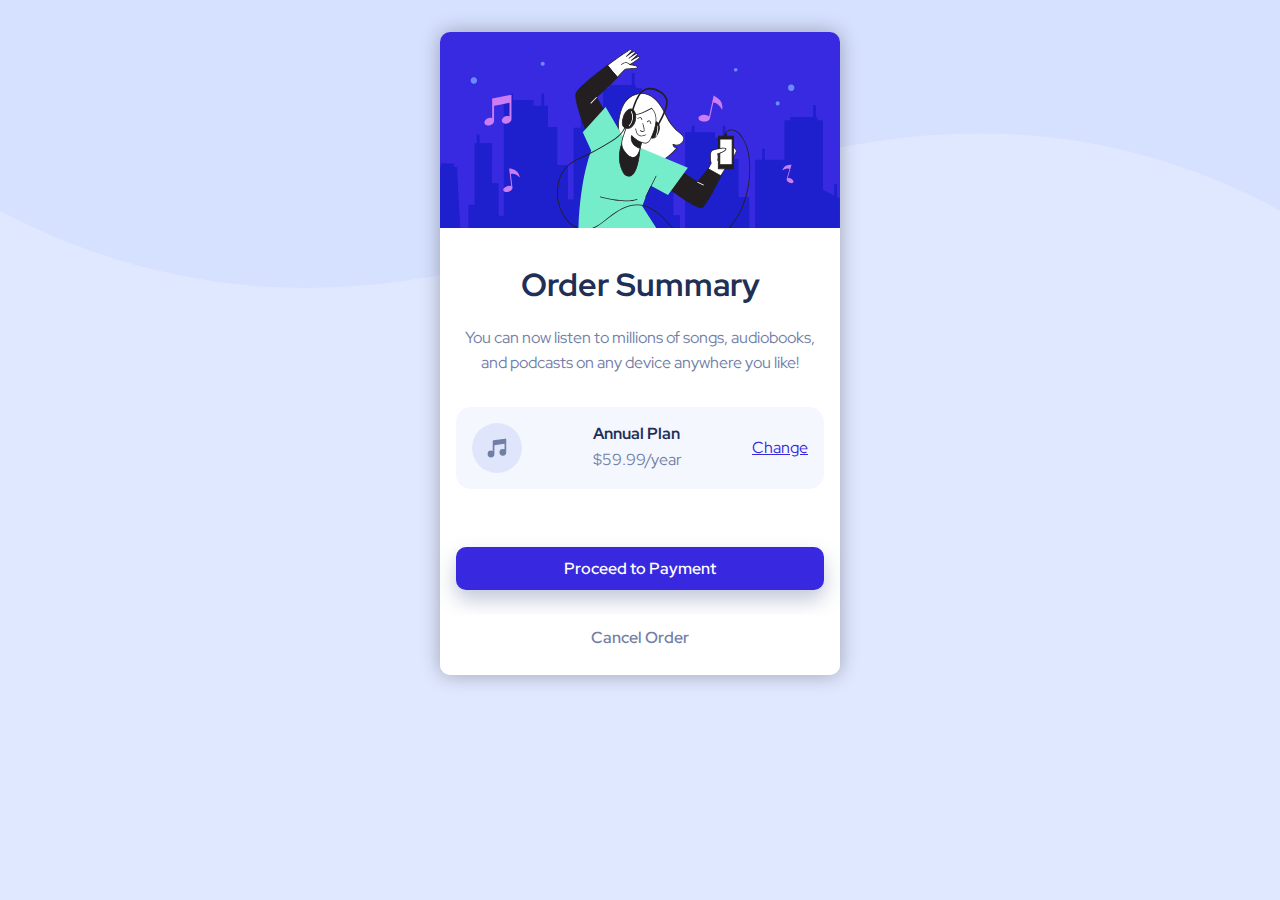
==== index.html @ e44703f4 "Initial Commit" ====
<!DOCTYPE html>
<html lang="en">

<head>
  <meta charset="UTF-8">
  <meta name="viewport" content="width=device-width, initial-scale=1.0">
  <!-- displays site properly based on user's device -->

  <link rel="icon" type="image/png" sizes="32x32" href="./images/favicon-32x32.png">

  <title>Frontend Mentor | Order summary card</title>

  <!-- Feel free to remove these styles or customise in your own stylesheet 👍 -->
  <style>
    @import url('https://fonts.googleapis.com/css2?family=Red+Hat+Display:wght@500;700;900&display=swap');
    /*
- Very pale blue: hsl(225, 100%, 98%)
- Desaturated blue: hsl(224, 23%, 55%)
- Dark blue: hsl(223, 47%, 23%)
- Pale blue: hsl(225, 100%, 94%)
- Bright blue: hsl(245, 75%, 52%)
    */
    *{
      box-sizing: border-box;
      margin: 0;
      padding: 0;
      font-family: 'Red Hat Display', sans-serif;
    }
    body{
      background-color: hsl(225, 100%, 94%);

      
    }
    img{
      width: 100%;
      border-radius: 10px 10px 0 0;
    }
    main{
      width: 80%;
      margin: auto;
      margin-top: 2em;
      border-radius: 10px;
      max-width: 400px;
      box-shadow: 0px 0px 20px  rgba(0, 0, 0, 0.296);
     
     
   
     
    }
    h1{
      color: hsl(223, 47%, 23%);
      padding: 0.6em 0;
      text-align: center;
    }
    p{
      color: hsl(224, 23%, 55%) ;
      padding-bottom: 2em;
      text-align: center;
      line-height: 25px;
    }
    section{
      background-color: white;
      padding: 1em;
    }
    .plan-all{
      display: flex;
      justify-content: space-between;
      padding: 1em;
      background-color:  hsl(225, 100%, 98%);
      border-radius: 15px;
    }
    .music-icon{
      width: 50px;
    }
    .annual-plan{
      padding-bottom: 0.3em;
      color: hsl(223, 47%, 23%);
      font-weight: 700;

    }
    .price{
      color:hsl(224, 23%, 55%) ;
    }
    .change-plan-link{
      color:hsl(245, 75%, 52%) ;
      text-decoration: underline;
      align-self: center;
    }
    .buttons{
      display: flex;
      flex-direction: column;
      border-radius: 0px 0px 10px 10px;
    }
    .pay-button{
      padding: 0.7em;
      font-size: 1rem;
      font-weight: 600;
      color: white;
      background-color: hsl(245, 75%, 52%);
      border: none;
      border-radius: 10px;
      margin-top: 1.6em;
      box-shadow: 0px 10px 20px   hsla(224, 23%, 55%, 0.43);
    }
    .cancel-button{
      padding: 0.7em;
      font-size: 1rem;
      font-weight: 600;
      border: none;
      border-radius: 10px;
      background-color: white;
      color:hsl(224, 23%, 55%);
      margin-top: 1.6em;
    }
    @media(min-width:900px){
      body{
       background-position: 0 -100px;
        background-image: url(./images/pattern-background-desktop.svg);
        background-repeat: no-repeat;
        background-size: 100%;
      }
    }

  </style>
  
</head>

<body>
  <main>
    <img src="./images/illustration-hero.svg" alt="" style="display: block;">
    <section class="content">
 
      <h1> Order Summary</h1>

      <p>
        You can now listen to millions of songs, audiobooks, and podcasts on any
        device anywhere you like!
      </p>
      <div class="plan-all">
        <img class = "music-icon" src="./images/icon-music.svg" alt="music-icon">
        <div class="plan-main">
          <div class="annual-plan">
            Annual Plan
          </div> 
          <div class="price">
            $59.99/year
          </div>
        
        </div>

        <div class="change-plan-link">
          Change
        </div>

      </div>
    </section>

    <section class="buttons">
      <button class="pay-button">
        Proceed to Payment
      </button>
      <button class="cancel-button">
        Cancel Order
      </button>
    </section>
   
  </main>



  <!-- <div class="attribution">
    Challenge by <a href="https://www.frontendmentor.io?ref=challenge" target="_blank">Frontend Mentor</a>. 
    Coded by <a href="#">Your Name Here</a>.
  </div> -->
</body>

</html>
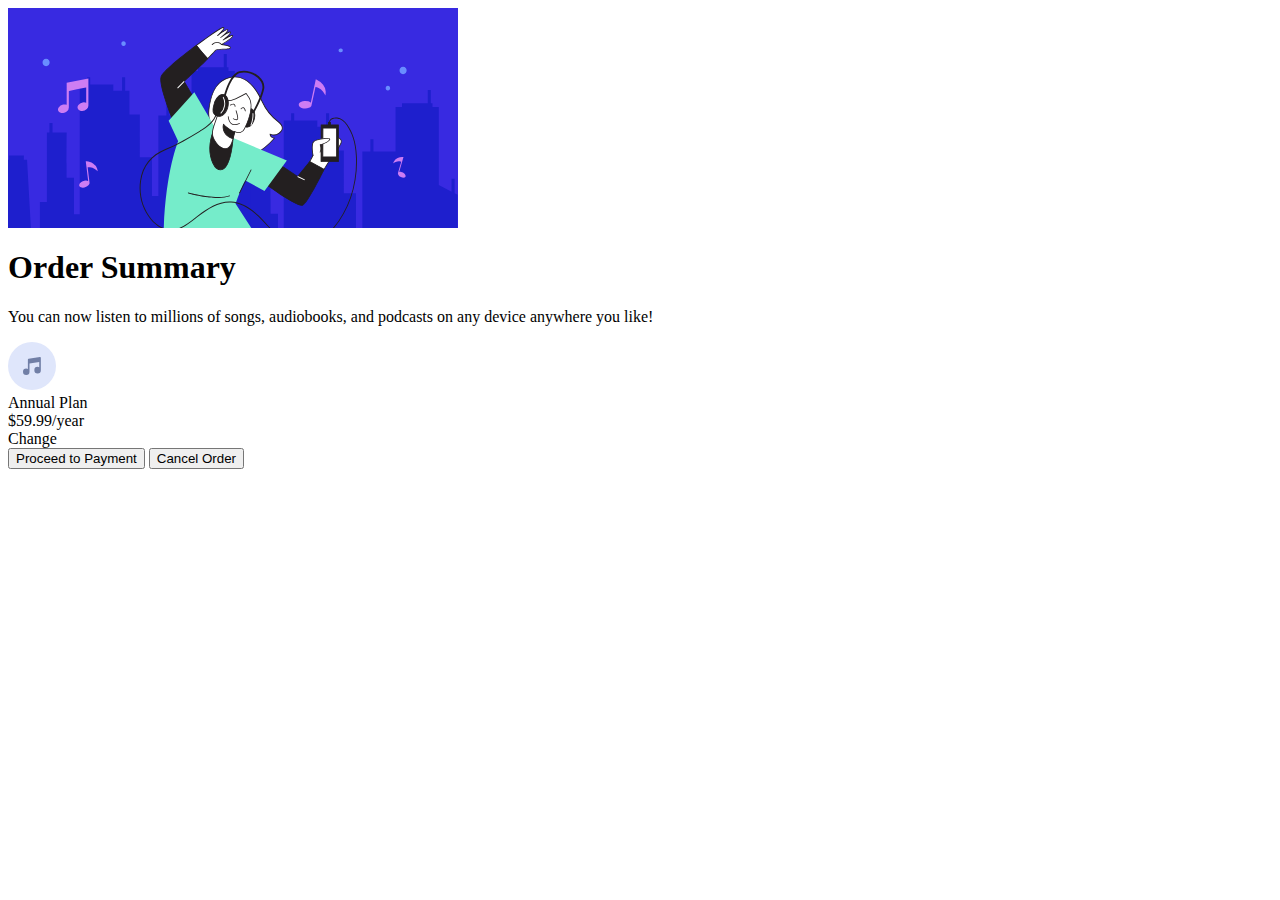
==== commit 305749a8: "Removed style tag from html and added those styles in css file" ====
--- a/index.html
+++ b/index.html
@@ -10,118 +10,7 @@
 
   <title>Frontend Mentor | Order summary card</title>
 
-  <!-- Feel free to remove these styles or customise in your own stylesheet 👍 -->
-  <style>
-    @import url('https://fonts.googleapis.com/css2?family=Red+Hat+Display:wght@500;700;900&display=swap');
-    /*
-- Very pale blue: hsl(225, 100%, 98%)
-- Desaturated blue: hsl(224, 23%, 55%)
-- Dark blue: hsl(223, 47%, 23%)
-- Pale blue: hsl(225, 100%, 94%)
-- Bright blue: hsl(245, 75%, 52%)
-    */
-    *{
-      box-sizing: border-box;
-      margin: 0;
-      padding: 0;
-      font-family: 'Red Hat Display', sans-serif;
-    }
-    body{
-      background-color: hsl(225, 100%, 94%);
 
-      
-    }
-    img{
-      width: 100%;
-      border-radius: 10px 10px 0 0;
-    }
-    main{
-      width: 80%;
-      margin: auto;
-      margin-top: 2em;
-      border-radius: 10px;
-      max-width: 400px;
-      box-shadow: 0px 0px 20px  rgba(0, 0, 0, 0.296);
-     
-     
-   
-     
-    }
-    h1{
-      color: hsl(223, 47%, 23%);
-      padding: 0.6em 0;
-      text-align: center;
-    }
-    p{
-      color: hsl(224, 23%, 55%) ;
-      padding-bottom: 2em;
-      text-align: center;
-      line-height: 25px;
-    }
-    section{
-      background-color: white;
-      padding: 1em;
-    }
-    .plan-all{
-      display: flex;
-      justify-content: space-between;
-      padding: 1em;
-      background-color:  hsl(225, 100%, 98%);
-      border-radius: 15px;
-    }
-    .music-icon{
-      width: 50px;
-    }
-    .annual-plan{
-      padding-bottom: 0.3em;
-      color: hsl(223, 47%, 23%);
-      font-weight: 700;
-
-    }
-    .price{
-      color:hsl(224, 23%, 55%) ;
-    }
-    .change-plan-link{
-      color:hsl(245, 75%, 52%) ;
-      text-decoration: underline;
-      align-self: center;
-    }
-    .buttons{
-      display: flex;
-      flex-direction: column;
-      border-radius: 0px 0px 10px 10px;
-    }
-    .pay-button{
-      padding: 0.7em;
-      font-size: 1rem;
-      font-weight: 600;
-      color: white;
-      background-color: hsl(245, 75%, 52%);
-      border: none;
-      border-radius: 10px;
-      margin-top: 1.6em;
-      box-shadow: 0px 10px 20px   hsla(224, 23%, 55%, 0.43);
-    }
-    .cancel-button{
-      padding: 0.7em;
-      font-size: 1rem;
-      font-weight: 600;
-      border: none;
-      border-radius: 10px;
-      background-color: white;
-      color:hsl(224, 23%, 55%);
-      margin-top: 1.6em;
-    }
-    @media(min-width:900px){
-      body{
-       background-position: 0 -100px;
-        background-image: url(./images/pattern-background-desktop.svg);
-        background-repeat: no-repeat;
-        background-size: 100%;
-      }
-    }
-
-  </style>
   
 </head>
 
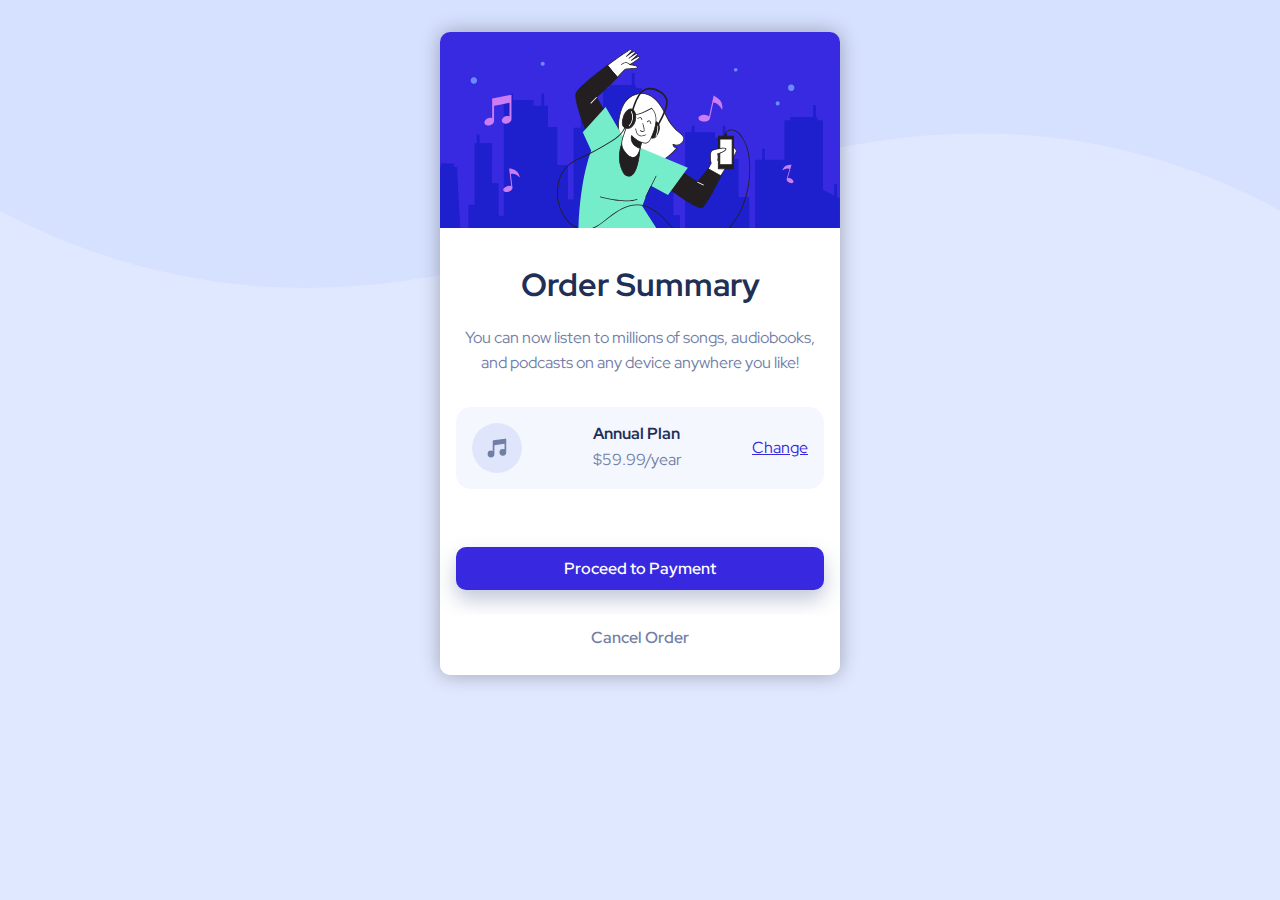
==== commit 73902e06: "Linked Html to css" ====
--- a/index.html
+++ b/index.html
@@ -9,6 +9,7 @@
   <link rel="icon" type="image/png" sizes="32x32" href="./images/favicon-32x32.png">
 
   <title>Frontend Mentor | Order summary card</title>
+  <link rel="stylesheet" href="style.css">
 
 
   
--- a/style.css
+++ b/style.css
@@ -0,0 +1,108 @@
+@import url('https://fonts.googleapis.com/css2?family=Red+Hat+Display:wght@500;700;900&display=swap');
+/*
+- Very pale blue: hsl(225, 100%, 98%)
+- Desaturated blue: hsl(224, 23%, 55%)
+- Dark blue: hsl(223, 47%, 23%)
+- Pale blue: hsl(225, 100%, 94%)
+- Bright blue: hsl(245, 75%, 52%)
+*/
+*{
+  box-sizing: border-box;
+  margin: 0;
+  padding: 0;
+  font-family: 'Red Hat Display', sans-serif;
+}
+body{
+  background-color: hsl(225, 100%, 94%);
+
+  
+}
+img{
+  width: 100%;
+  border-radius: 10px 10px 0 0;
+}
+main{
+  width: 80%;
+  margin: auto;
+  margin-top: 2em;
+  border-radius: 10px;
+  max-width: 400px;
+  box-shadow: 0px 0px 20px  rgba(0, 0, 0, 0.296);
+ 
+ 
+
+ 
+}
+h1{
+  color: hsl(223, 47%, 23%);
+  padding: 0.6em 0;
+  text-align: center;
+}
+p{
+  color: hsl(224, 23%, 55%) ;
+  padding-bottom: 2em;
+  text-align: center;
+  line-height: 25px;
+}
+section{
+  background-color: white;
+  padding: 1em;
+}
+.plan-all{
+  display: flex;
+  justify-content: space-between;
+  padding: 1em;
+  background-color:  hsl(225, 100%, 98%);
+  border-radius: 15px;
+}
+.music-icon{
+  width: 50px;
+}
+.annual-plan{
+  padding-bottom: 0.3em;
+  color: hsl(223, 47%, 23%);
+  font-weight: 700;
+
+}
+.price{
+  color:hsl(224, 23%, 55%) ;
+}
+.change-plan-link{
+  color:hsl(245, 75%, 52%) ;
+  text-decoration: underline;
+  align-self: center;
+}
+.buttons{
+  display: flex;
+  flex-direction: column;
+  border-radius: 0px 0px 10px 10px;
+}
+.pay-button{
+  padding: 0.7em;
+  font-size: 1rem;
+  font-weight: 600;
+  color: white;
+  background-color: hsl(245, 75%, 52%);
+  border: none;
+  border-radius: 10px;
+  margin-top: 1.6em;
+  box-shadow: 0px 10px 20px   hsla(224, 23%, 55%, 0.43);
+}
+.cancel-button{
+  padding: 0.7em;
+  font-size: 1rem;
+  font-weight: 600;
+  border: none;
+  border-radius: 10px;
+  background-color: white;
+  color:hsl(224, 23%, 55%);
+  margin-top: 1.6em;
+}
+@media(min-width:900px){
+  body{
+   background-position: 0 -100px;
+    background-image: url(./images/pattern-background-desktop.svg);
+    background-repeat: no-repeat;
+    background-size: 100%;
+  }
+}